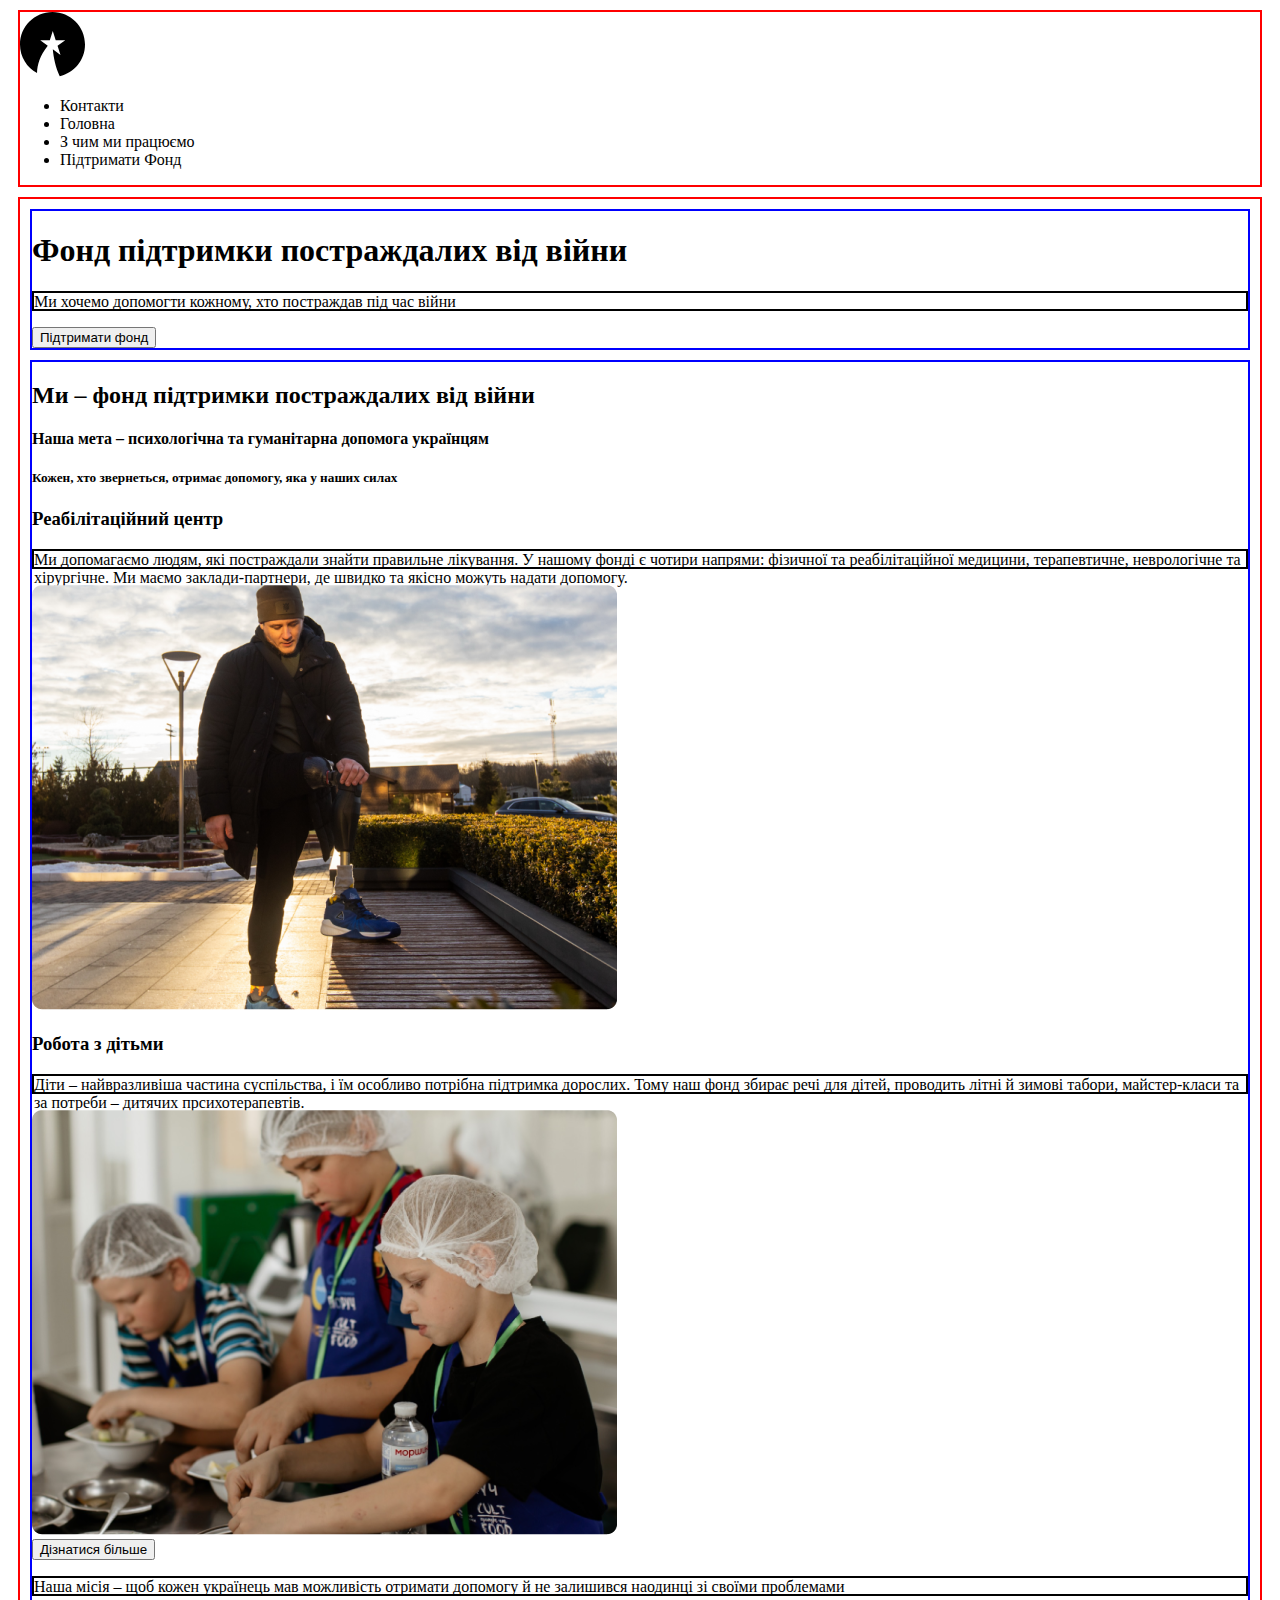
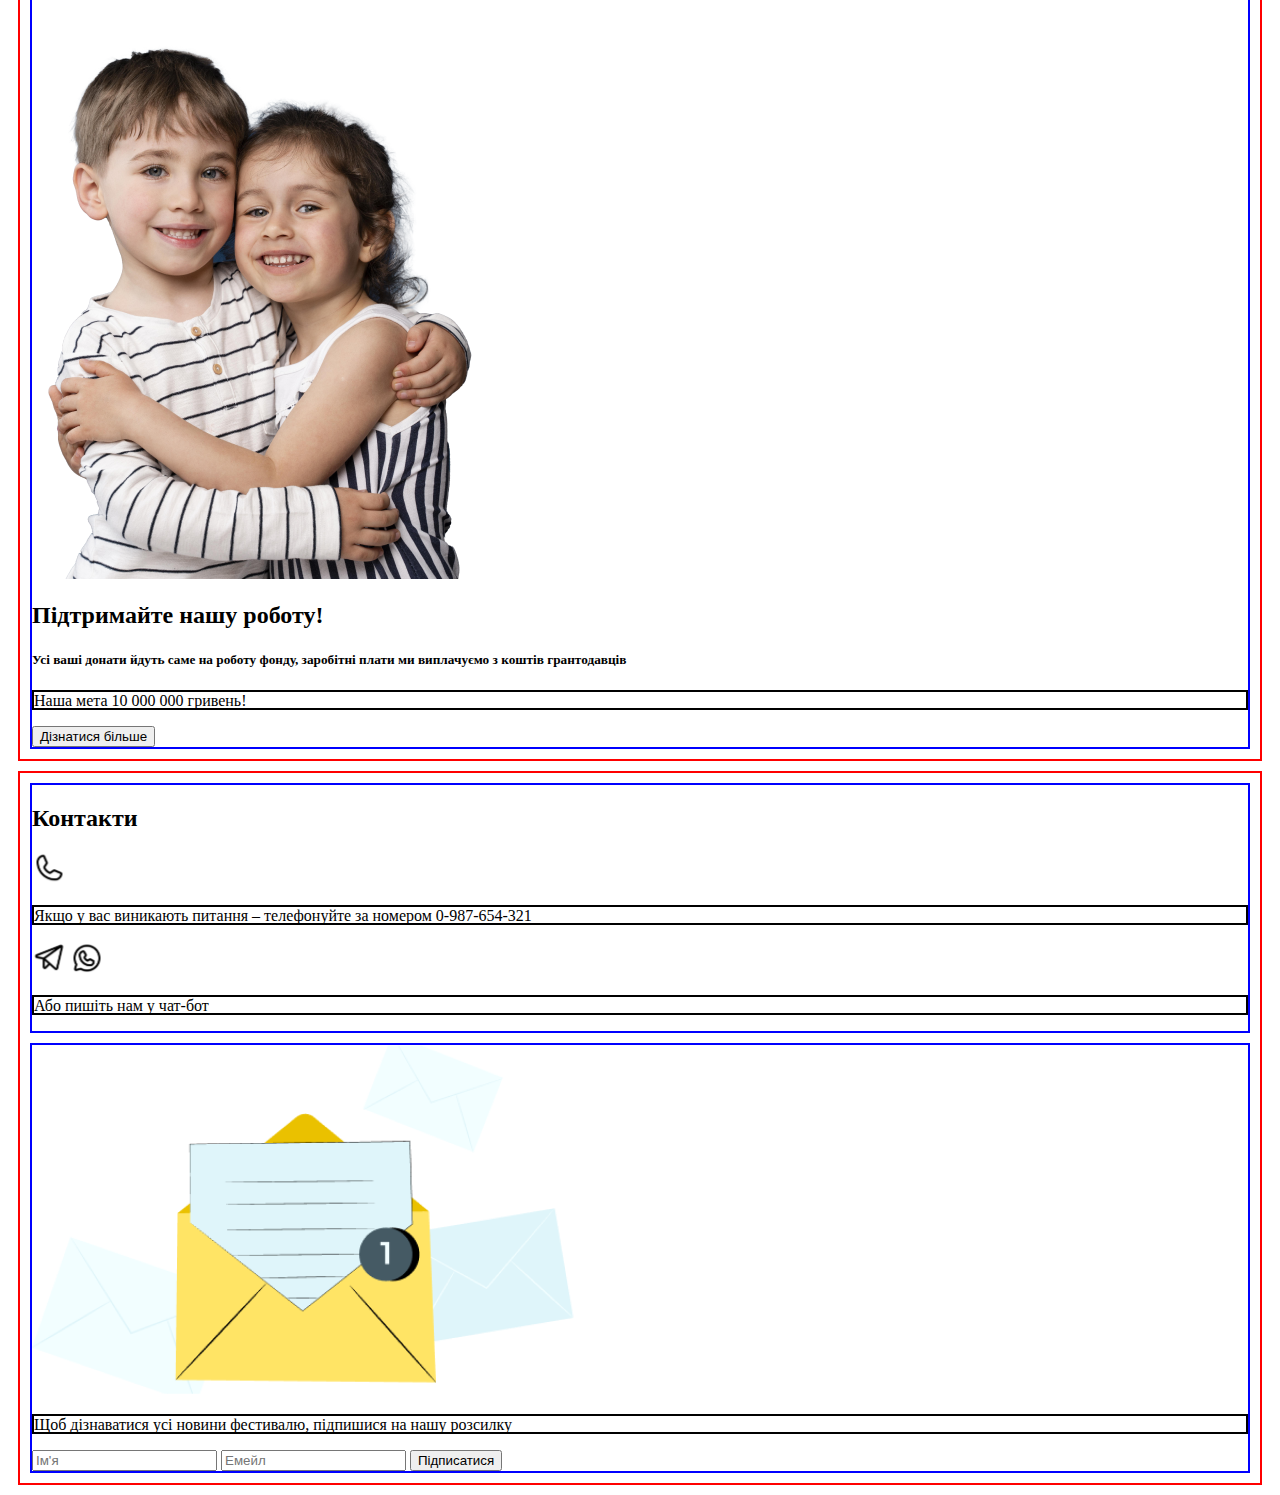
==== index.html @ 71d88af5 "First commit" ====
<!DOCTYPE html>
<html lang="en">
<head>
    <meta charset="UTF-8">
    <meta name="viewport" content="width=device-width, initial-scale=1.0">
    
    <!-- <link rel="stylesheet" href="reset.css" /> -->
    <link rel="stylesheet" href="styles.css">
    <title>Document</title>
</head>
<body>
    <header>
        <img src="./assets/logo.svg" alt = "Logo">

        <nav>
            <ul>
                <li><a>Контакти</a></li>
                <li><a>Головна</a></li>
                <li><a>З чим ми працюємо</a></li>
                <li><a>Підтримати Фонд</a></li>
            </ul>           
        </nav>
    </header>

    <main>
        <section class = "first screen">
            <h1>Фонд підтримки постраждалих від війни</h1>
            <p>Ми хочемо допомогти кожному, хто постраждав під час війни</p>
            <button>Підтримати фонд</button>
        </section>

        <section>
            <h2>Ми – фонд підтримки постраждалих від війни</h2>
            <h4>Наша мета – психологічна та гуманітарна допомога українцям</h4>
            <h5>Кожен, хто звернеться, отримає допомогу, яка у наших силах</h5>

            <article>
                <h3>Реабілітаційний центр</h3>
                <p>Ми допомагаємо людям, які постраждали знайти правильне лікування. У нашому фонді є чотири напрями: фізичної та реабілітаційної медицини, терапевтичне, неврологічне та хірургічне. Ми маємо заклади-партнери, де швидко та якісно можуть надати допомогу.</p>
                <img src="./assets/photo1.png" alt="photo">
            </article>

            <article>
                <h3>Робота з дітьми</h3>
                <p>Діти – найвразливіша частина суспільства, і їм особливо потрібна підтримка дорослих. Тому наш фонд збирає речі для дітей, проводить літні й зимові табори, майстер-класи та за потреби – дитячих прсихотерапевтів.</p>
                <img src="./assets/photo2.png"  alt="photo">
            </article>

            <button>Дізнатися більше</button>

            <article>
                <p>Наша місія – щоб кожен українець мав можливість отримати допомогу й не залишився наодинці зі своїми проблемами</p>
                <img src="./assets/photo3.png"  alt="photo">
            </article>

            <div>
                <h2>Підтримайте нашу роботу!</h2>
                <h5>Усі ваші донати йдуть саме на роботу фонду, заробітні плати ми виплачуємо з коштів грантодавців</h5>
                <p>Наша мета 10 000 000 гривень! </p>

                <!-- Counter-->
                <button>Дізнатися більше</button>
            </div>
        </section>
    </main>

    <footer>
        <section>
            <h2>Контакти</h2>

        <div>
            <img src="./assets/Phone.svg"  alt="telephone">
            <p>Якщо у вас виникають питання – телефонуйте за номером 0-987-654-321</p>

            <img src="./assets/TelegramLogo.svg"  alt="telegram">
            <img src="./assets/WhatsappLogo.svg"  alt="whatsapp">
            <p>Або пишіть нам у чат-бот</p>
        </div>
        </section>
        
        <section> 
            <img src="./assets/mail.png"  alt="form">

            <p>Щоб дізнаватися усі новини фестивалю, підпишися на нашу розсилку</p>

            <input placeholder="Ім'я">
            <input placeholder="Емейл">
            <button>Підписатися</button>

        </section>


    </footer>
</body>
</html>
---- styles.css ----
p {
    border: 2px solid black;
    height: 1em;
}

section{
    border: 2px solid blue;
    margin: 10px;
}

header, main, footer {
    border: 2px solid red;
    margin: 10px;
}
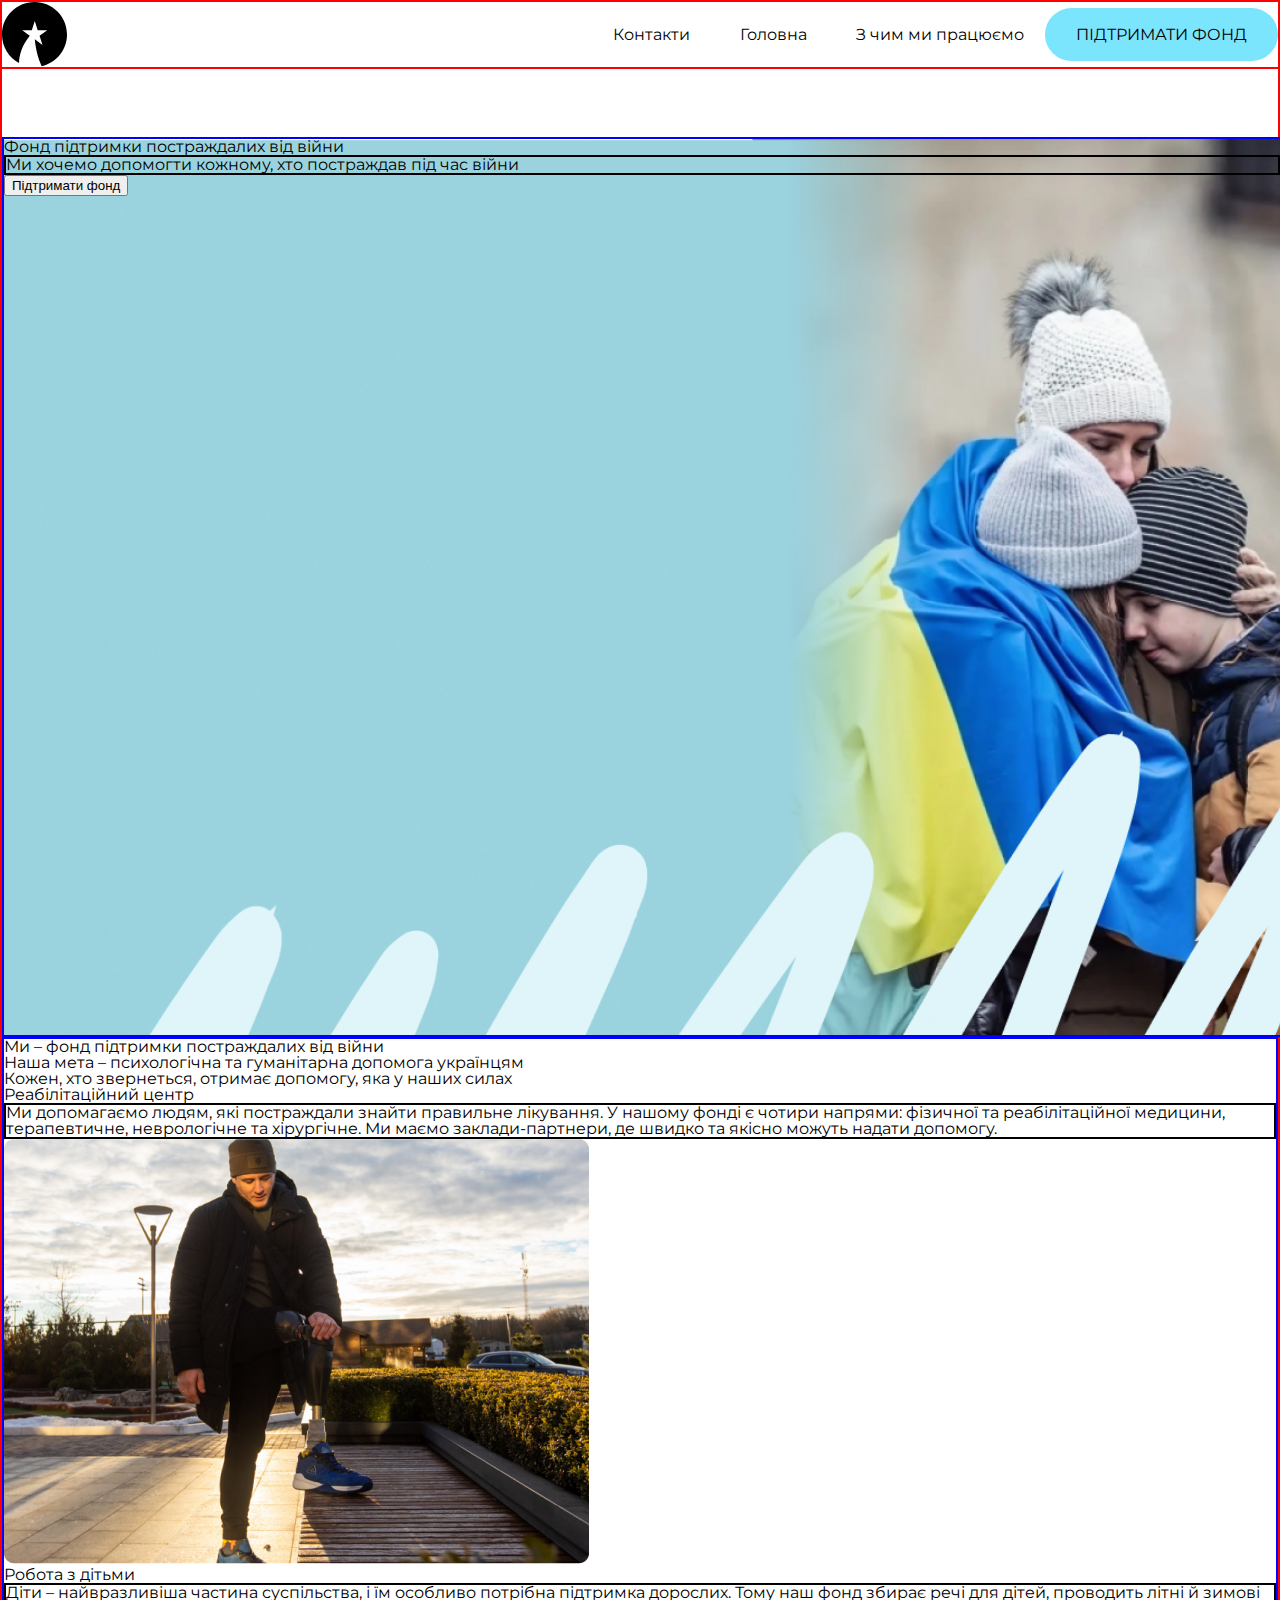
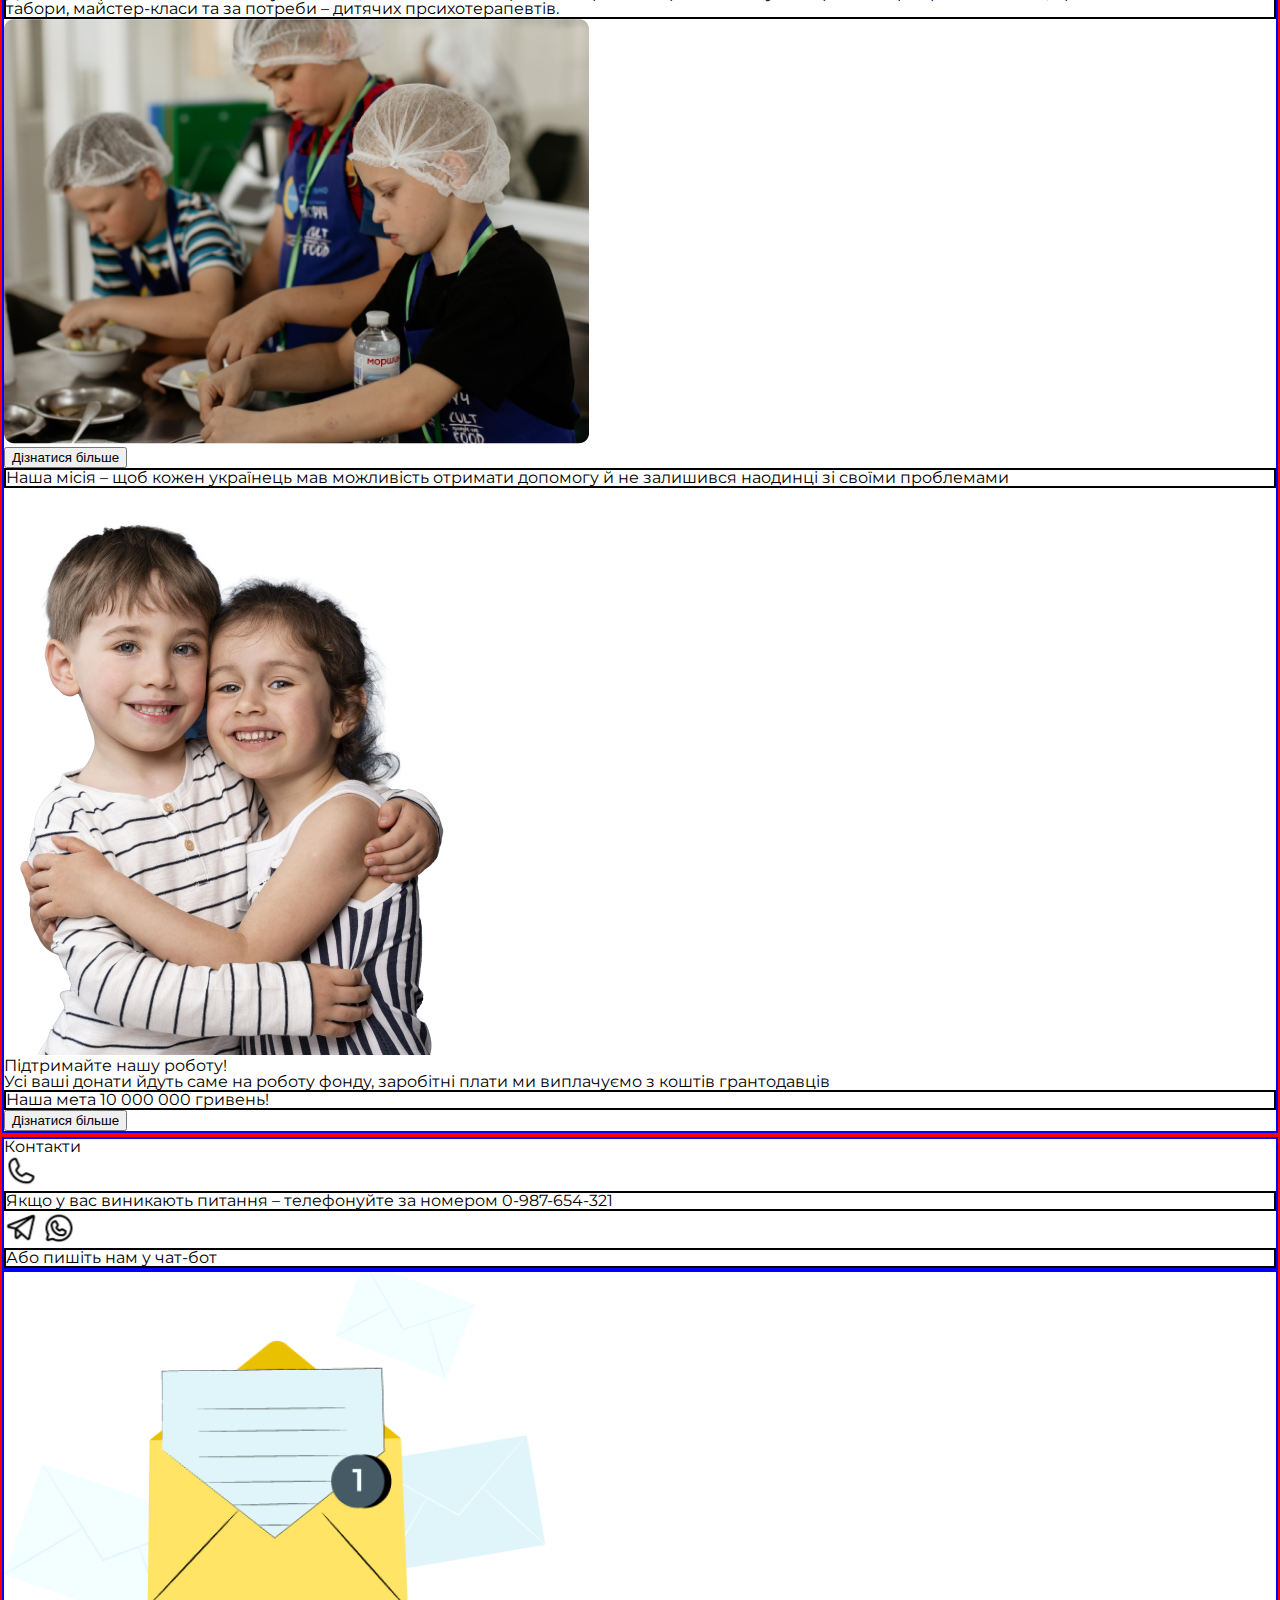
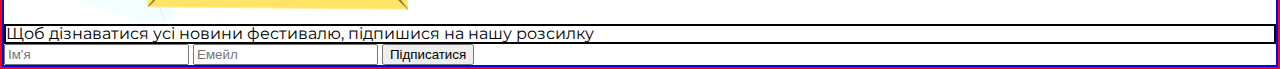
==== commit 83d10d4d: "Naming classes" ====
--- a/index.html
+++ b/index.html
@@ -4,26 +4,26 @@
     <meta charset="UTF-8">
     <meta name="viewport" content="width=device-width, initial-scale=1.0">
     
-    <!-- <link rel="stylesheet" href="reset.css" /> -->
+    <link rel="stylesheet" href="reset.css" />
     <link rel="stylesheet" href="styles.css">
     <title>Document</title>
 </head>
 <body>
-    <header>
-        <img src="./assets/logo.svg" alt = "Logo">
+    <header class = "header-container">
+        <img class = "header-logo" src="./assets/logo.svg" alt = "Logo">
 
-        <nav>
-            <ul>
-                <li><a>Контакти</a></li>
-                <li><a>Головна</a></li>
-                <li><a>З чим ми працюємо</a></li>
-                <li><a>Підтримати Фонд</a></li>
+        <nav class = "header-nav">
+            <ul class = "menu-list">
+                <li class = "menu-item"><a>Контакти</a></li>
+                <li class = "menu-item"><a>Головна</a></li>
+                <li class = "menu-item"><a>З чим ми працюємо</a></li>
+                <li class = "menu-item blue-button">Підтримати Фонд</li>
             </ul>           
         </nav>
     </header>
 
-    <main>
-        <section class = "first screen">
+    <main class="main-container">
+        <section class = "first-screen">
             <h1>Фонд підтримки постраждалих від війни</h1>
             <p>Ми хочемо допомогти кожному, хто постраждав під час війни</p>
             <button>Підтримати фонд</button>
--- a/styles.css
+++ b/styles.css
@@ -1,14 +1,73 @@
+@import url('https://fonts.googleapis.com/css2?family=Montserrat:wght@400;600;800&display=swap');
+@font-face {
+    font-family: 'Roboto';
+    src: url('./assets/fonts/Roboto/Roboto-Medium.ttf') format("truetype");
+}
+
+/* General styles */
+body {
+    font-family: "Montserrat";
+    font-size: 1em;
+    background-color: white;
+}
+
+/* Header styles*/
+
+.header-container {
+    display: flex;
+    align-items: center;
+    /* padding: 2.2em 3.94em; */
+    justify-content: space-between;
+    position: fixed;
+    background-color: white;
+    top: 0;
+    left: 0;
+    right: 0;
+}
+
+.menu-list {
+    display: flex;
+    align-items: center;
+}
+
+.menu-item {
+    margin-left: 3.1em;
+}
+
+.blue-button{
+    text-transform: uppercase;
+    background-color: #7AE5FD;
+    padding: 1.15em 1.94em;
+    border-radius: 4.8em;
+    margin-left: 1.3em;
+}
+
+
+/* Main styles */
+.first-screen{
+    /* background-color: aqua; */
+    height: 100vh;
+    width: 100vw;
+    background-image: url(./assets/First_screen.png);
+    background-repeat: no-repeat;
+    background-size: cover;
+    box-sizing: border-box;
+    margin-top: 15vh;
+}
+
+
+
 p {
     border: 2px solid black;
-    height: 1em;
+    /* height: 1em; */
 }
 
 section{
     border: 2px solid blue;
-    margin: 10px;
+    /* margin: 10px; */
 }
 
 header, main, footer {
     border: 2px solid red;
-    margin: 10px;
+    /* margin: 10px; */
 }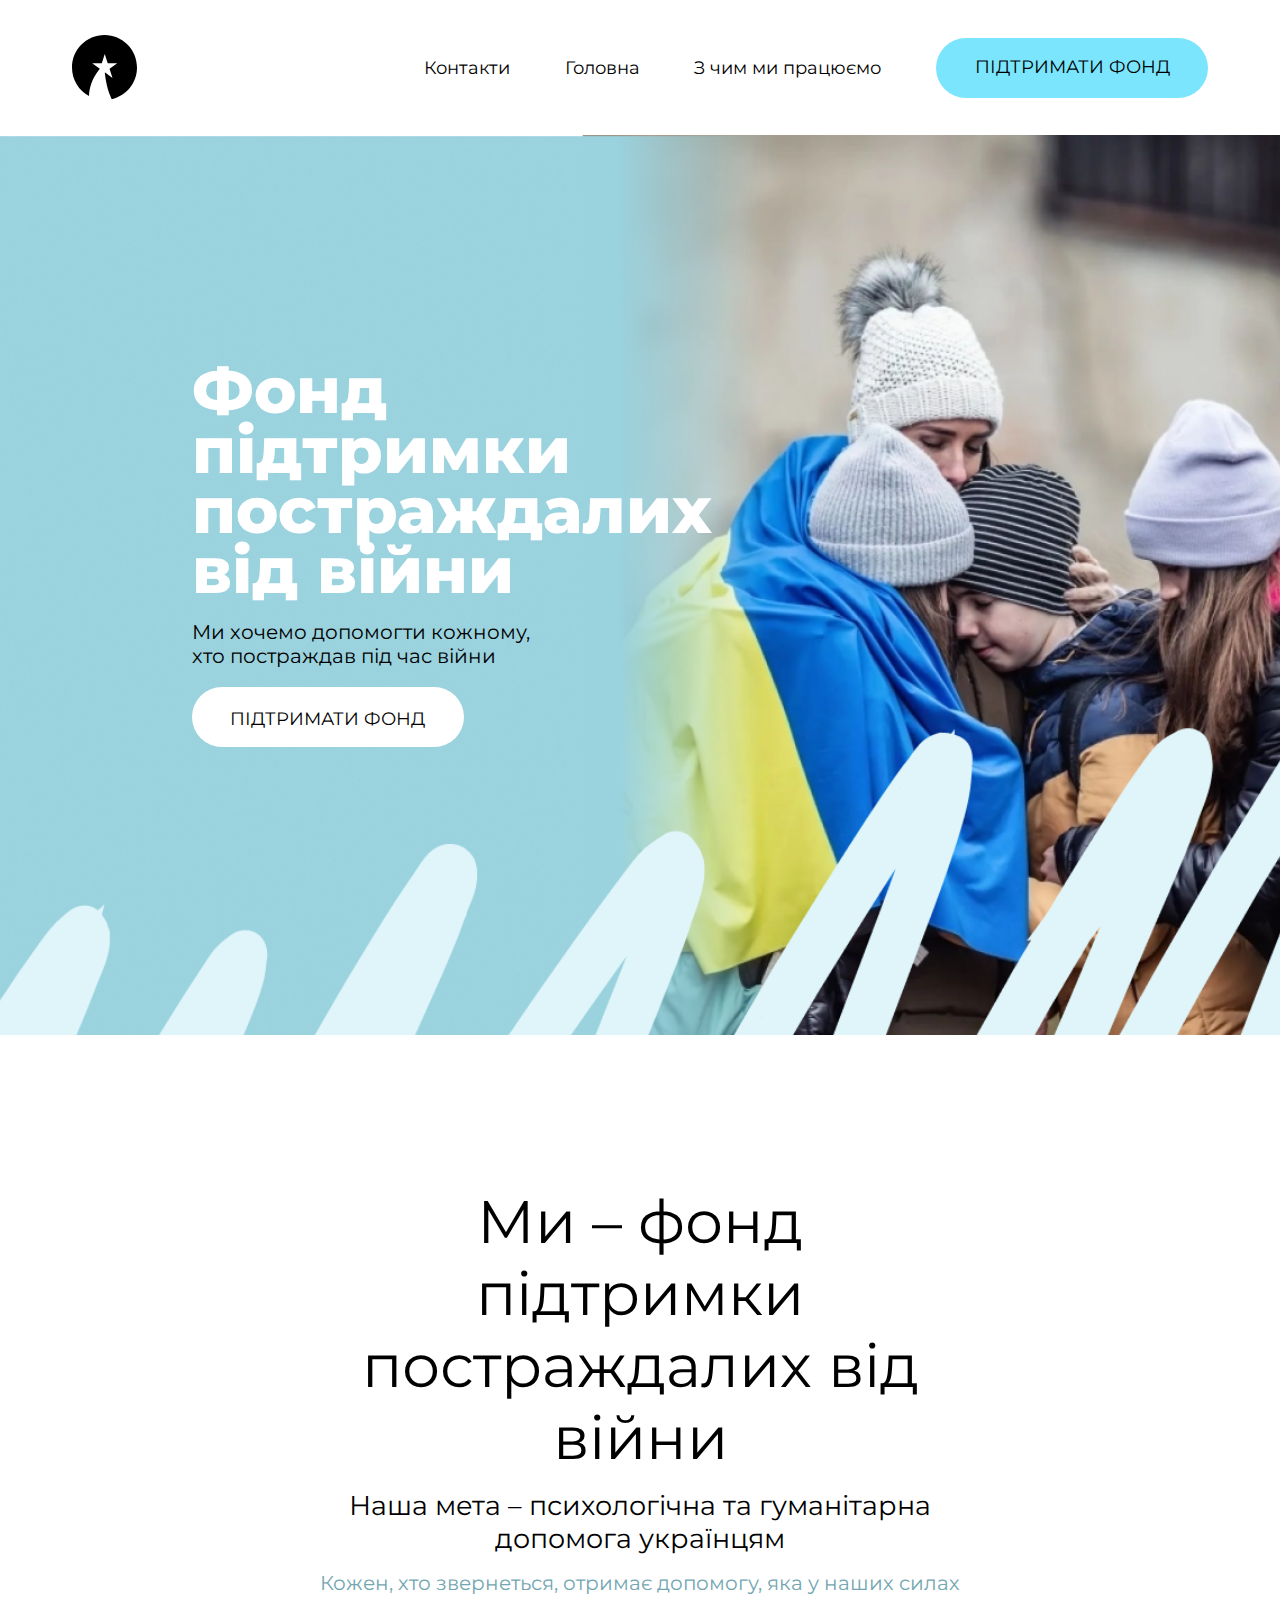
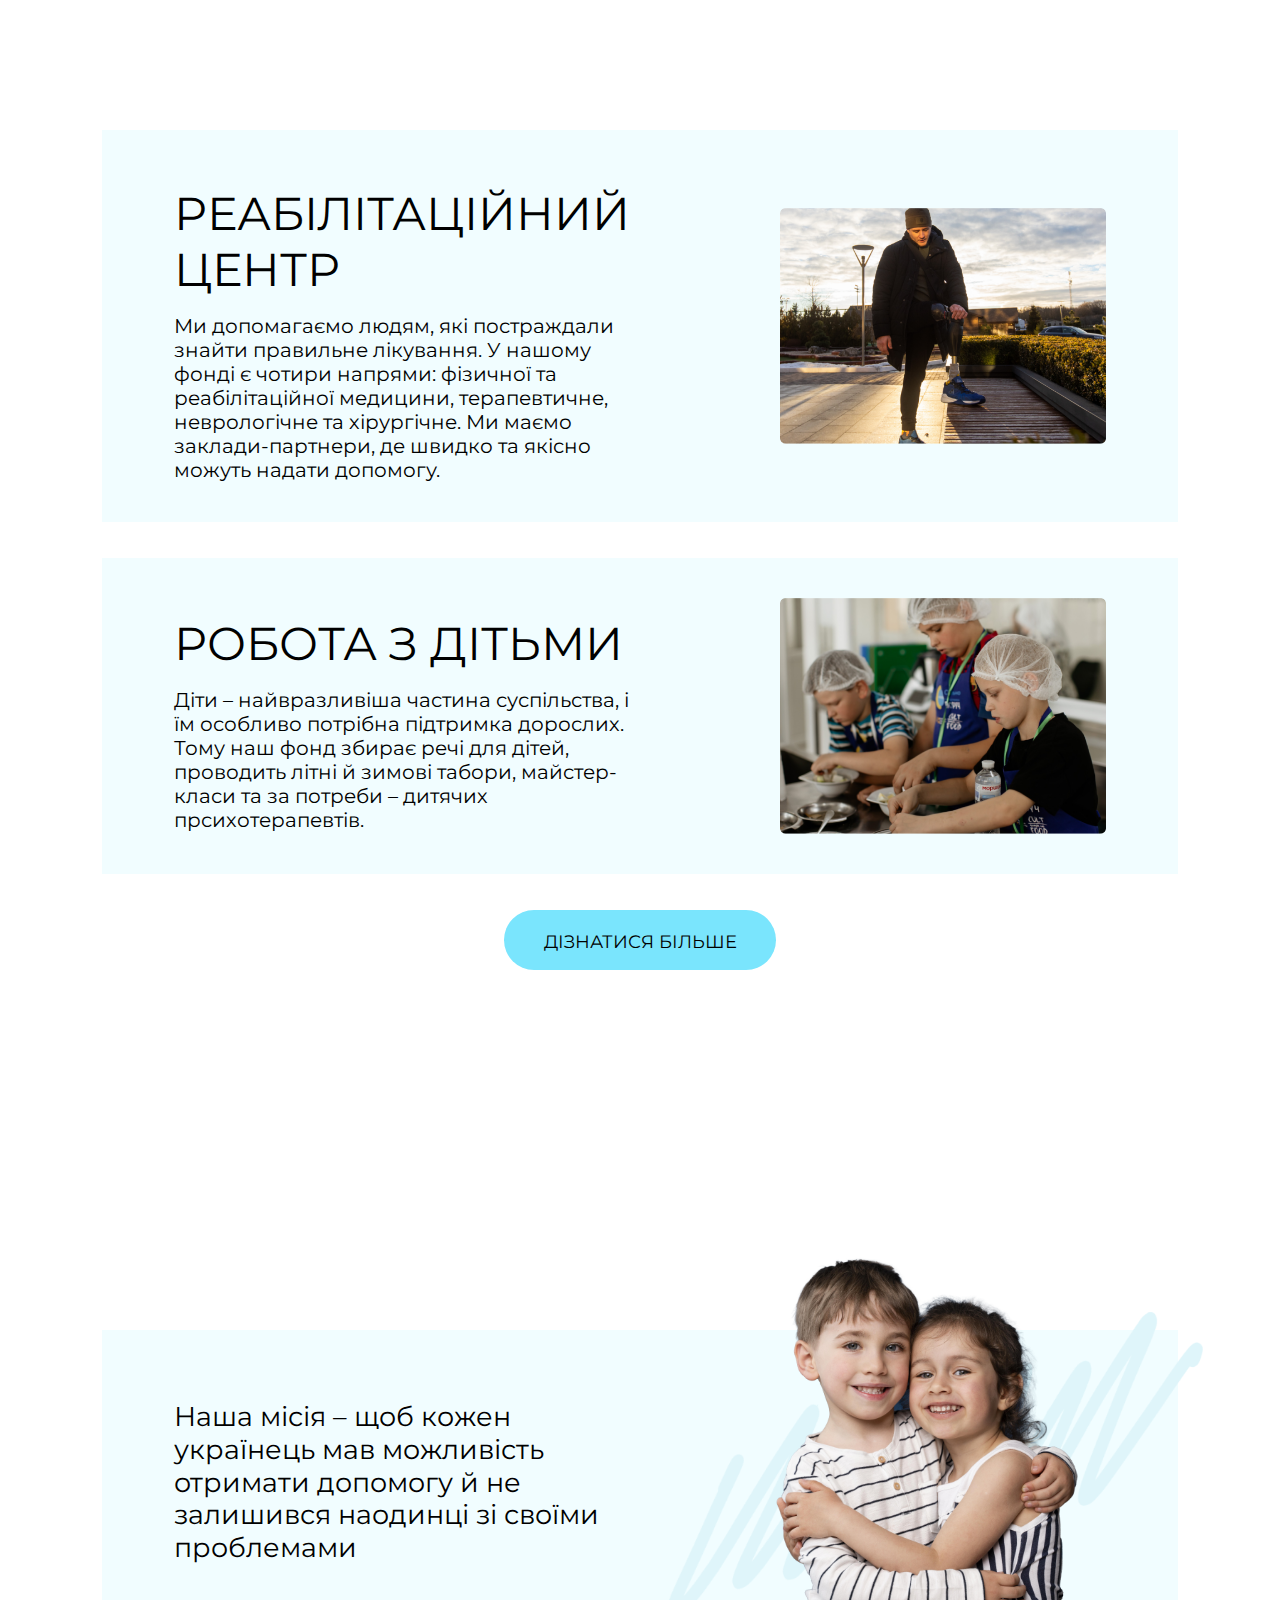
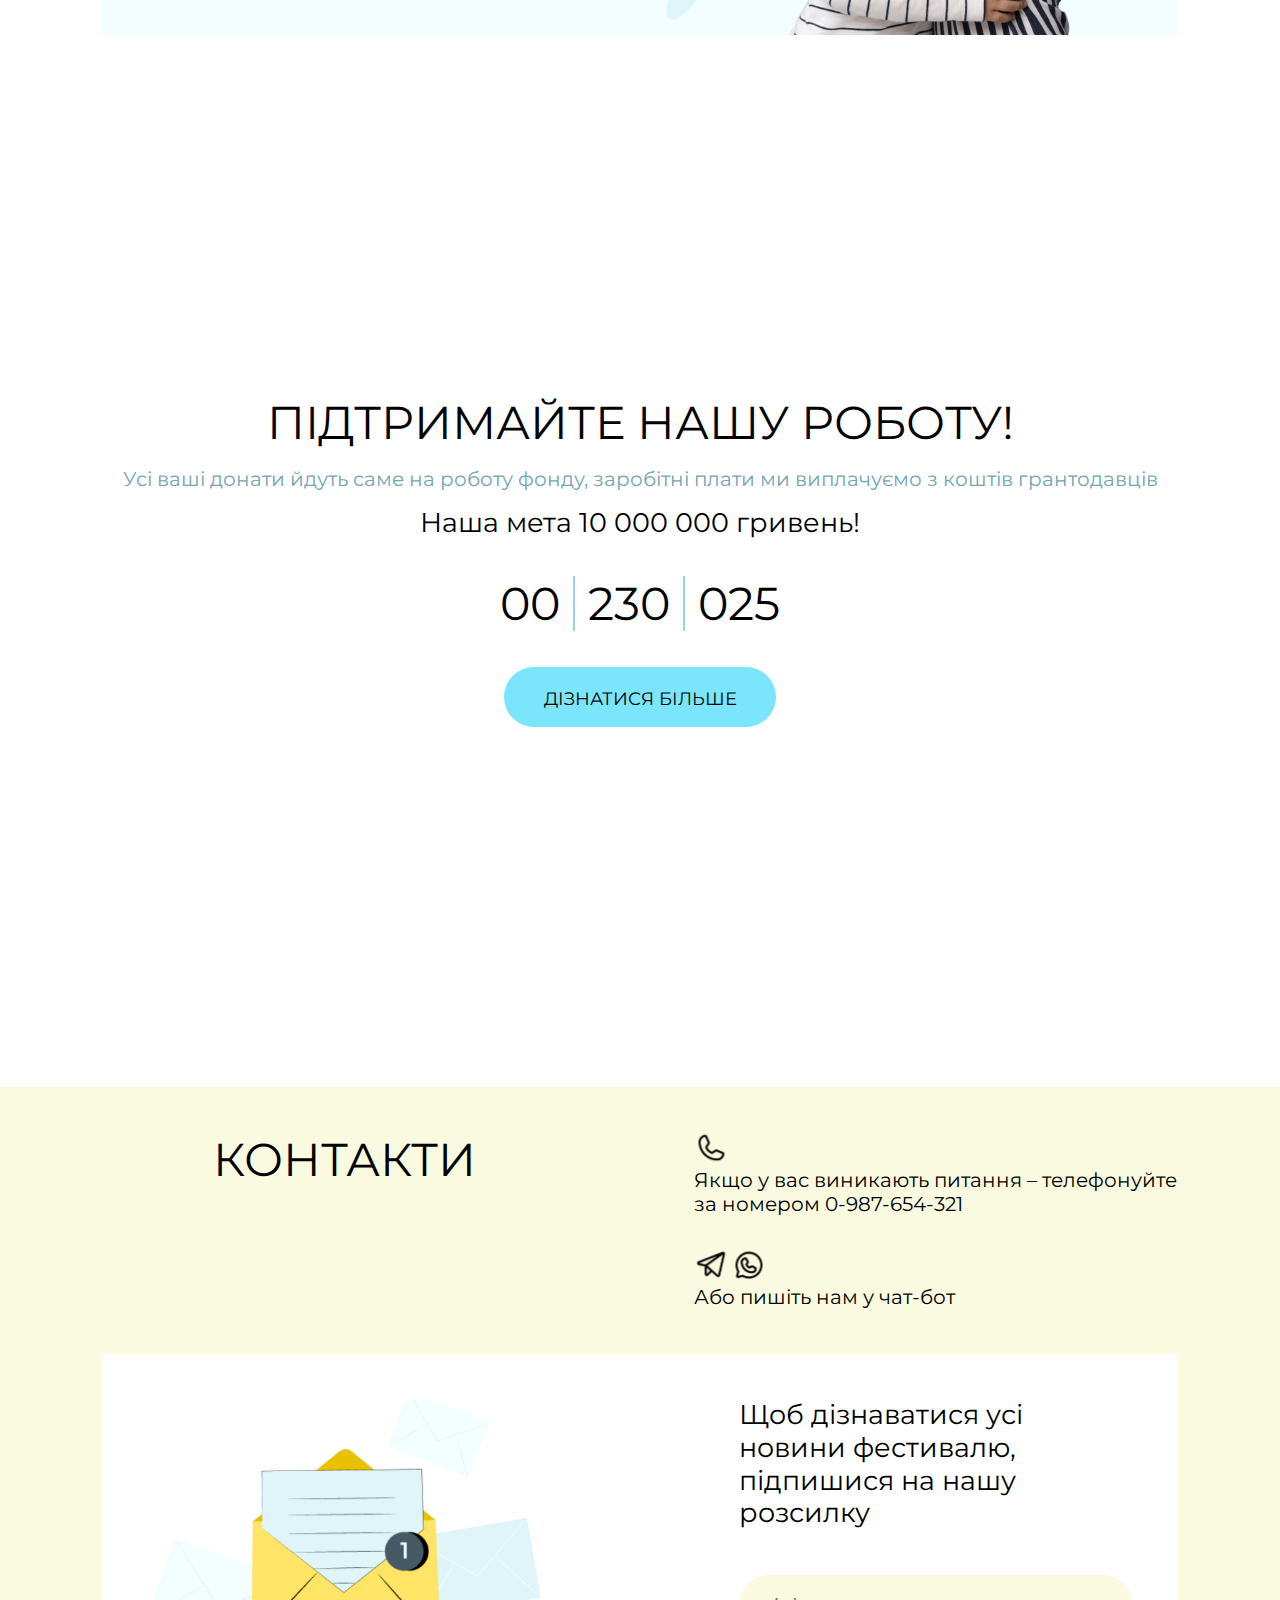
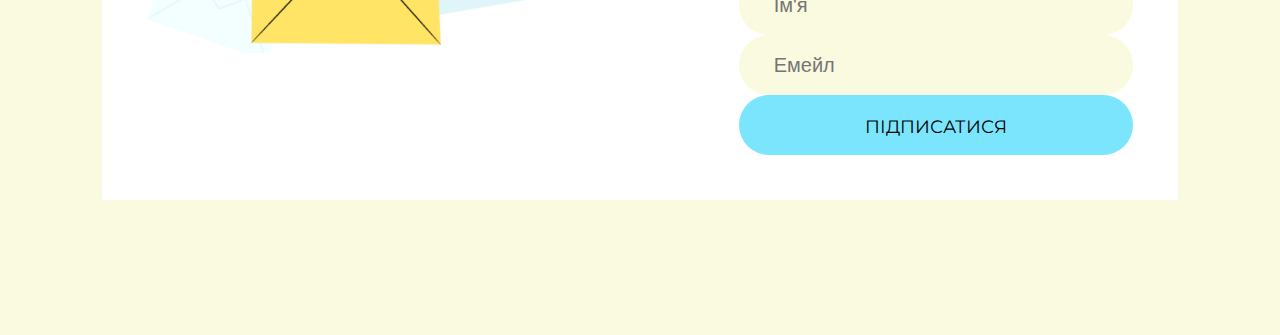
==== commit 17b8f99f: "Version alpha 0.1" ====
--- a/index.html
+++ b/index.html
@@ -1,95 +1,172 @@
 <!DOCTYPE html>
-<html lang="en">
-<head>
-    <meta charset="UTF-8">
-    <meta name="viewport" content="width=device-width, initial-scale=1.0">
-    
+<html lang="uk">
+  <head>
+    <meta charset="UTF-8" />
+    <meta name="viewport" content="width=device-width, initial-scale=1.0" />
+
     <link rel="stylesheet" href="reset.css" />
-    <link rel="stylesheet" href="styles.css">
+    <link rel="stylesheet" href="styles.css" />
+    <link rel="stylesheet" href="fonts.css" />
     <title>Document</title>
-</head>
-<body>
-    <header class = "header-container">
-        <img class = "header-logo" src="./assets/logo.svg" alt = "Logo">
+  </head>
+  <body>
+    <header class="header-container flex-wraper">
+      <img class="header-logo" src="./assets/logo.svg" alt="Logo" />
 
-        <nav class = "header-nav">
-            <ul class = "menu-list">
-                <li class = "menu-item"><a>Контакти</a></li>
-                <li class = "menu-item"><a>Головна</a></li>
-                <li class = "menu-item"><a>З чим ми працюємо</a></li>
-                <li class = "menu-item blue-button">Підтримати Фонд</li>
-            </ul>           
-        </nav>
+      <nav class="header-nav flex-wraper">
+        <ul class="menu-list flex-wraper">
+          <li class="menu-item"><a>Контакти</a></li>
+          <li class="menu-item"><a>Головна</a></li>
+          <li class="menu-item"><a>З чим ми працюємо</a></li>
+          <li class="menu-item button blue">Підтримати Фонд</li>
+        </ul>
+      </nav>
     </header>
 
-    <main class="main-container">
-        <section class = "first-screen">
-            <h1>Фонд підтримки постраждалих від війни</h1>
-            <p>Ми хочемо допомогти кожному, хто постраждав під час війни</p>
-            <button>Підтримати фонд</button>
-        </section>
+    <main class="main-container flex-column-wraper">
+      <section class="firstscreen-container flex-wraper">
+        <div class="firstscreen flex-column-wraper">
+          <h1 class="firstscreen-header">
+            Фонд підтримки постраждалих від війни
+          </h1>
+          <p class="small-text">
+            Ми хочемо допомогти кожному, хто постраждав під час війни
+          </p>
 
-        <section>
-            <h2>Ми – фонд підтримки постраждалих від війни</h2>
-            <h4>Наша мета – психологічна та гуманітарна допомога українцям</h4>
-            <h5>Кожен, хто звернеться, отримає допомогу, яка у наших силах</h5>
+          <button class="button white">Підтримати фонд</button>
+        </div>
+      </section>
 
-            <article>
-                <h3>Реабілітаційний центр</h3>
-                <p>Ми допомагаємо людям, які постраждали знайти правильне лікування. У нашому фонді є чотири напрями: фізичної та реабілітаційної медицини, терапевтичне, неврологічне та хірургічне. Ми маємо заклади-партнери, де швидко та якісно можуть надати допомогу.</p>
-                <img src="./assets/photo1.png" alt="photo">
-            </article>
+      <section class="introduction-container">
+        <h2 class="introduction-header">
+          Ми – фонд підтримки постраждалих від війни
+        </h2>
+        <h4 class="medium-text">
+          Наша мета – психологічна та гуманітарна допомога українцям
+        </h4>
+        <h5 class="grey-text">
+          Кожен, хто звернеться, отримає допомогу, яка у наших силах
+        </h5>
+      </section>
 
-            <article>
-                <h3>Робота з дітьми</h3>
-                <p>Діти – найвразливіша частина суспільства, і їм особливо потрібна підтримка дорослих. Тому наш фонд збирає речі для дітей, проводить літні й зимові табори, майстер-класи та за потреби – дитячих прсихотерапевтів.</p>
-                <img src="./assets/photo2.png"  alt="photo">
-            </article>
+      <section class="description-container flex-column-wraper">
+        <article class="description-block flex-wraper">
+          <div class="block-text">
+            <h3 class="block-header">Реабілітаційний центр</h3>
+            <p class="small-text">
+              Ми допомагаємо людям, які постраждали знайти правильне лікування.
+              У нашому фонді є чотири напрями: фізичної та реабілітаційної
+              медицини, терапевтичне, неврологічне та хірургічне. Ми маємо
+              заклади-партнери, де швидко та якісно можуть надати допомогу.
+            </p>
+          </div>
+          <img class="block-image" src="./assets/photo1.png" alt="photo" />
+        </article>
 
-            <button>Дізнатися більше</button>
+        <article class="description-block flex-wraper">
+          <div class="block-text">
+            <h3 class="block-header">Робота з дітьми</h3>
+            <p class="small-text">
+              Діти – найвразливіша частина суспільства, і їм особливо потрібна
+              підтримка дорослих. Тому наш фонд збирає речі для дітей, проводить
+              літні й зимові табори, майстер-класи та за потреби – дитячих
+              прсихотерапевтів.
+            </p>
+          </div>
+          <img class="block-image" src="./assets/photo2.png" alt="photo" />
+        </article>
 
-            <article>
-                <p>Наша місія – щоб кожен українець мав можливість отримати допомогу й не залишився наодинці зі своїми проблемами</p>
-                <img src="./assets/photo3.png"  alt="photo">
-            </article>
+        <button class="button blue">Дізнатися більше</button>
+      </section>
 
-            <div>
-                <h2>Підтримайте нашу роботу!</h2>
-                <h5>Усі ваші донати йдуть саме на роботу фонду, заробітні плати ми виплачуємо з коштів грантодавців</h5>
-                <p>Наша мета 10 000 000 гривень! </p>
+      <section class="description-container">
+        <article class="mission-block flex-wraper">
+          <p class="medium-text block-text-v2">
+            Наша місія – щоб кожен українець мав можливість отримати допомогу й
+            не залишився наодинці зі своїми проблемами
+          </p>
+          <img
+            class="block-image-v2"
+            id="back-image"
+            src="./assets/back.png"
+            alt="photo"
+          />
+          <img
+            class="block-image-v2"
+            id="front-image"
+            src="./assets/photo3.png"
+            alt="photo"
+          />
+        </article>
+      </section>
 
-                <!-- Counter-->
-                <button>Дізнатися більше</button>
-            </div>
-        </section>
+      <section class="description-container flex-column-wraper">
+        <article class="donation-block flex-column-wraper">
+          <h2 class="block-header">Підтримайте нашу роботу!</h2>
+          <h5 class="grey-text">
+            Усі ваші донати йдуть саме на роботу фонду, заробітні плати ми
+            виплачуємо з коштів грантодавців
+          </h5>
+          <p class="medium-text">Наша мета 10 000 000 гривень!</p>
+        </article>
+        <!-- Counter-->
+
+        <div class="counter-container flex-wraper">
+          <h2 class="counter-segment block-header">00</h2>
+          <h2 class="counter-segment block-header">230</h2>
+          <h2 class="counter-segment block-header">025</h2>
+        </div>
+
+        <button class="button blue">Дізнатися більше</button>
+      </section>
     </main>
 
-    <footer>
-        <section>
-            <h2>Контакти</h2>
+    <footer class="footer-container flex-column-wraper">
+      <section class="contact-block flex-wraper">
+        <h2 class="block-header">Контакти</h2>
 
-        <div>
-            <img src="./assets/Phone.svg"  alt="telephone">
-            <p>Якщо у вас виникають питання – телефонуйте за номером 0-987-654-321</p>
+        <article class="contact-info">
+          <div class="contact-info-part" id="first-part">
+            <img
+              class="contact-image"
+              src="./assets/Phone.svg"
+              alt="telephone"
+            />
+            <p class="small-text">
+              Якщо у вас виникають питання – телефонуйте за номером
+              0-987-654-321
+            </p>
+          </div>
+          <div class="contact-info-part" id="second-part">
+            <img
+              class="contact-image"
+              src="./assets/TelegramLogo.svg"
+              alt="telegram"
+            />
+            <img
+              class="contact-image"
+              src="./assets/WhatsappLogo.svg"
+              alt="whatsapp"
+            />
+            <p class="small-text">Або пишіть нам у чат-бот</p>
+          </div>
+        </article>
+      </section>
 
-            <img src="./assets/TelegramLogo.svg"  alt="telegram">
-            <img src="./assets/WhatsappLogo.svg"  alt="whatsapp">
-            <p>Або пишіть нам у чат-бот</p>
-        </div>
-        </section>
-        
-        <section> 
-            <img src="./assets/mail.png"  alt="form">
+      <section class="form-block flex-wraper">
+        <img class="form-image" src="./assets/mail.png" alt="form" />
 
-            <p>Щоб дізнаватися усі новини фестивалю, підпишися на нашу розсилку</p>
-
-            <input placeholder="Ім'я">
-            <input placeholder="Емейл">
-            <button>Підписатися</button>
-
-        </section>
-
-
+        <article class="form-text flex-column-wraper">
+          <p class="medium-text">
+            Щоб дізнаватися усі новини фестивалю, підпишися на нашу розсилку
+          </p>
+          <div class="input-block flex-column-wraper">
+            <input class="form-input small-text" placeholder="Ім'я" />
+            <input class="form-input small-text" placeholder="Емейл" />
+            <button class="button blue">Підписатися</button>
+          </div>
+        </article>
+      </section>
     </footer>
-</body>
-</html>+  </body>
+</html>
--- a/styles.css
+++ b/styles.css
@@ -1,73 +1,241 @@
-@import url('https://fonts.googleapis.com/css2?family=Montserrat:wght@400;600;800&display=swap');
-@font-face {
-    font-family: 'Roboto';
-    src: url('./assets/fonts/Roboto/Roboto-Medium.ttf') format("truetype");
-}
-
 /* General styles */
-body {
-    font-family: "Montserrat";
-    font-size: 1em;
-    background-color: white;
+
+.flex-column-wraper {
+  display: flex;
+  flex-direction: column;
+}
+
+.flex-wraper {
+  display: flex;
+}
+
+.button {
+  text-transform: uppercase;
+  padding: 1.3rem 2.2rem;
+  border-radius: 4.8rem;
+  border: 0px;
+  width: 17rem;
+  height: 3.75rem;
+  box-sizing: border-box;
+  text-align: center;
+  font-family: "Montserrat";
+  font-size: 1.1em;
+  background-color: white;
+}
+
+.blue {
+  background-color: #7ae5fd;
+}
+
+.white {
+  background-color: white;
+}
+
+img {
+  height: auto;
 }
 
 /* Header styles*/
-
 .header-container {
-    display: flex;
-    align-items: center;
-    /* padding: 2.2em 3.94em; */
-    justify-content: space-between;
-    position: fixed;
-    background-color: white;
-    top: 0;
-    left: 0;
-    right: 0;
+  box-sizing: border-box;
+  align-items: center;
+  height: 15vh;
+  padding: 2.5rem 4.5rem;
+  justify-content: space-between;
+  position: fixed;
+  background-color: white;
+  top: 0;
+  left: 0;
+  right: 0;
+  z-index: 1;
 }
 
 .menu-list {
-    display: flex;
-    align-items: center;
+  align-items: center;
 }
 
 .menu-item {
-    margin-left: 3.1em;
-}
-
-.blue-button{
-    text-transform: uppercase;
-    background-color: #7AE5FD;
-    padding: 1.15em 1.94em;
-    border-radius: 4.8em;
-    margin-left: 1.3em;
-}
-
+  margin-left: 3.1em;
+  font-size: 1.1em;
+}
 
 /* Main styles */
-.first-screen{
-    /* background-color: aqua; */
-    height: 100vh;
-    width: 100vw;
-    background-image: url(./assets/First_screen.png);
-    background-repeat: no-repeat;
-    background-size: cover;
-    box-sizing: border-box;
-    margin-top: 15vh;
-}
-
-
-
-p {
-    border: 2px solid black;
-    /* height: 1em; */
-}
-
-section{
-    border: 2px solid blue;
-    /* margin: 10px; */
-}
-
-header, main, footer {
-    border: 2px solid red;
-    /* margin: 10px; */
-}+.main-container {
+}
+
+.main-container > section,
+.footer-container {
+  padding: 0 8vw;
+}
+
+/* First screen */
+.firstscreen-container {
+  margin-top: 15vh;
+  align-items: center;
+  height: 100vh;
+  width: 100%;
+  background-image: url(./assets/First_screen.png);
+  background-repeat: no-repeat;
+  background-size: cover;
+  background-position: bottom;
+  box-sizing: border-box;
+}
+
+.firstscreen {
+  width: 32%;
+  height: 50%;
+  margin: 0 7vw;
+  gap: 1.2rem;
+}
+
+/* Introduction styles */
+.introduction-container {
+  height: auto;
+  width: 50%;
+  align-self: center;
+  justify-self: center;
+  text-align: center;
+  margin: 15vh auto;
+}
+
+.introduction-container > * {
+  margin-top: 1rem;
+}
+
+/* Description styles */
+.description-container {
+  align-items: center;
+  gap: 4vh;
+  margin-bottom: 40vh;
+}
+
+.description-block {
+  background-color: #f1fdff;
+  padding: 2.5rem 4.5rem;
+  align-items: center;
+  justify-content: space-between;
+}
+
+.block-text {
+  width: 50%;
+}
+
+.block-text > * {
+  margin-top: 1rem;
+}
+
+.block-image {
+  width: 35%;
+}
+
+/*Mission block styles*/
+.mission-block {
+  background-color: #f1fdff;
+  padding: 2.5rem 4.5rem;
+  align-items: center;
+  position: relative;
+  height: 25vh;
+  min-height: min-content;
+}
+
+.block-text-v2 {
+  width: 50%;
+}
+
+.block-image-v2 {
+  position: absolute;
+  bottom: 0;
+}
+
+.block-image-v2#back-image {
+  right: -2vw;
+  bottom: 5%;
+  width: 50%;
+}
+
+.block-image-v2#front-image {
+  right: 7vw;
+  width: 30%;
+}
+
+/* Donation block styles */
+.donation-block {
+  align-items: center;
+  gap: 1rem;
+}
+
+/* Counter styles */
+.counter-container {
+  align-items: center;
+  gap: 1vw;
+}
+
+.counter-segment:nth-child(2) {
+  border-right: 2px solid #9ad2de;
+  border-left: 2px solid #9ad2de;
+  padding: 0 1vw;
+}
+
+/* Footer styles */
+
+.footer-container {
+  /* padding: */
+  background: #f9fadf;
+  padding-bottom: 15vh;
+  gap: 5vh;
+}
+
+/* Contact styles */
+.contact-block {
+  justify-content: space-between;
+  padding-top: 5vh;
+}
+
+.contact-block > .block-header {
+  text-align: center;
+}
+
+.contact-block > .block-header,
+.contact-info {
+  width: 45%;
+}
+
+.contact-info > #second-part {
+  margin-top: 2rem;
+}
+
+/* Form styles */
+.form-block {
+  background: white;
+  justify-content: space-between;
+  padding: 5vh;
+  gap: 5vh;
+}
+
+.form-image {
+  width: 40%;
+  height: min-content;
+}
+
+.form-text {
+  width: 40%;
+  gap: 5vh;
+}
+
+.input-block {
+  flex-grow: 1;
+  justify-content: space-between;
+}
+
+.form-input {
+  background-color: #f9fadf;
+  border-radius: 3.4em;
+  border: 0px;
+  height: 3.75rem;
+  padding: 1.3rem 2.2rem;
+  box-sizing: border-box;
+}
+
+.input-block > .button {
+  width: 100%;
+}
--- a/fonts.css
+++ b/fonts.css
@@ -0,0 +1,50 @@
+@import url("https://fonts.googleapis.com/css2?family=Montserrat:wght@400;600;800&display=swap");
+@font-face {
+  font-family: "Roboto";
+  src: url("./assets/fonts/Roboto/Roboto-Medium.ttf") format("truetype");
+}
+
+body {
+  font-family: "Montserrat", "Roboto";
+  font-size: 16px;
+  background-color: white;
+}
+
+.small-text {
+  font-weight: 400;
+  font-size: 1.25em;
+  line-height: 1.2;
+}
+
+.medium-text {
+  font-weight: 400;
+  font-size: 1.7em;
+  line-height: 1.2;
+}
+
+.grey-text {
+  font-weight: 400;
+  font-size: 1.25em;
+  line-height: 1.2;
+  color: #73a6b1;
+}
+
+.introduction-header {
+  font-weight: 400;
+  font-size: 3.75em;
+  line-height: 1.2;
+}
+
+.block-header {
+  font-weight: 400;
+  font-size: 2.9em;
+  line-height: 1.2;
+  text-transform: uppercase;
+}
+
+.firstscreen-header {
+  color: white;
+  font-weight: 800;
+  font-size: 4em;
+  line-height: 0.94;
+}
